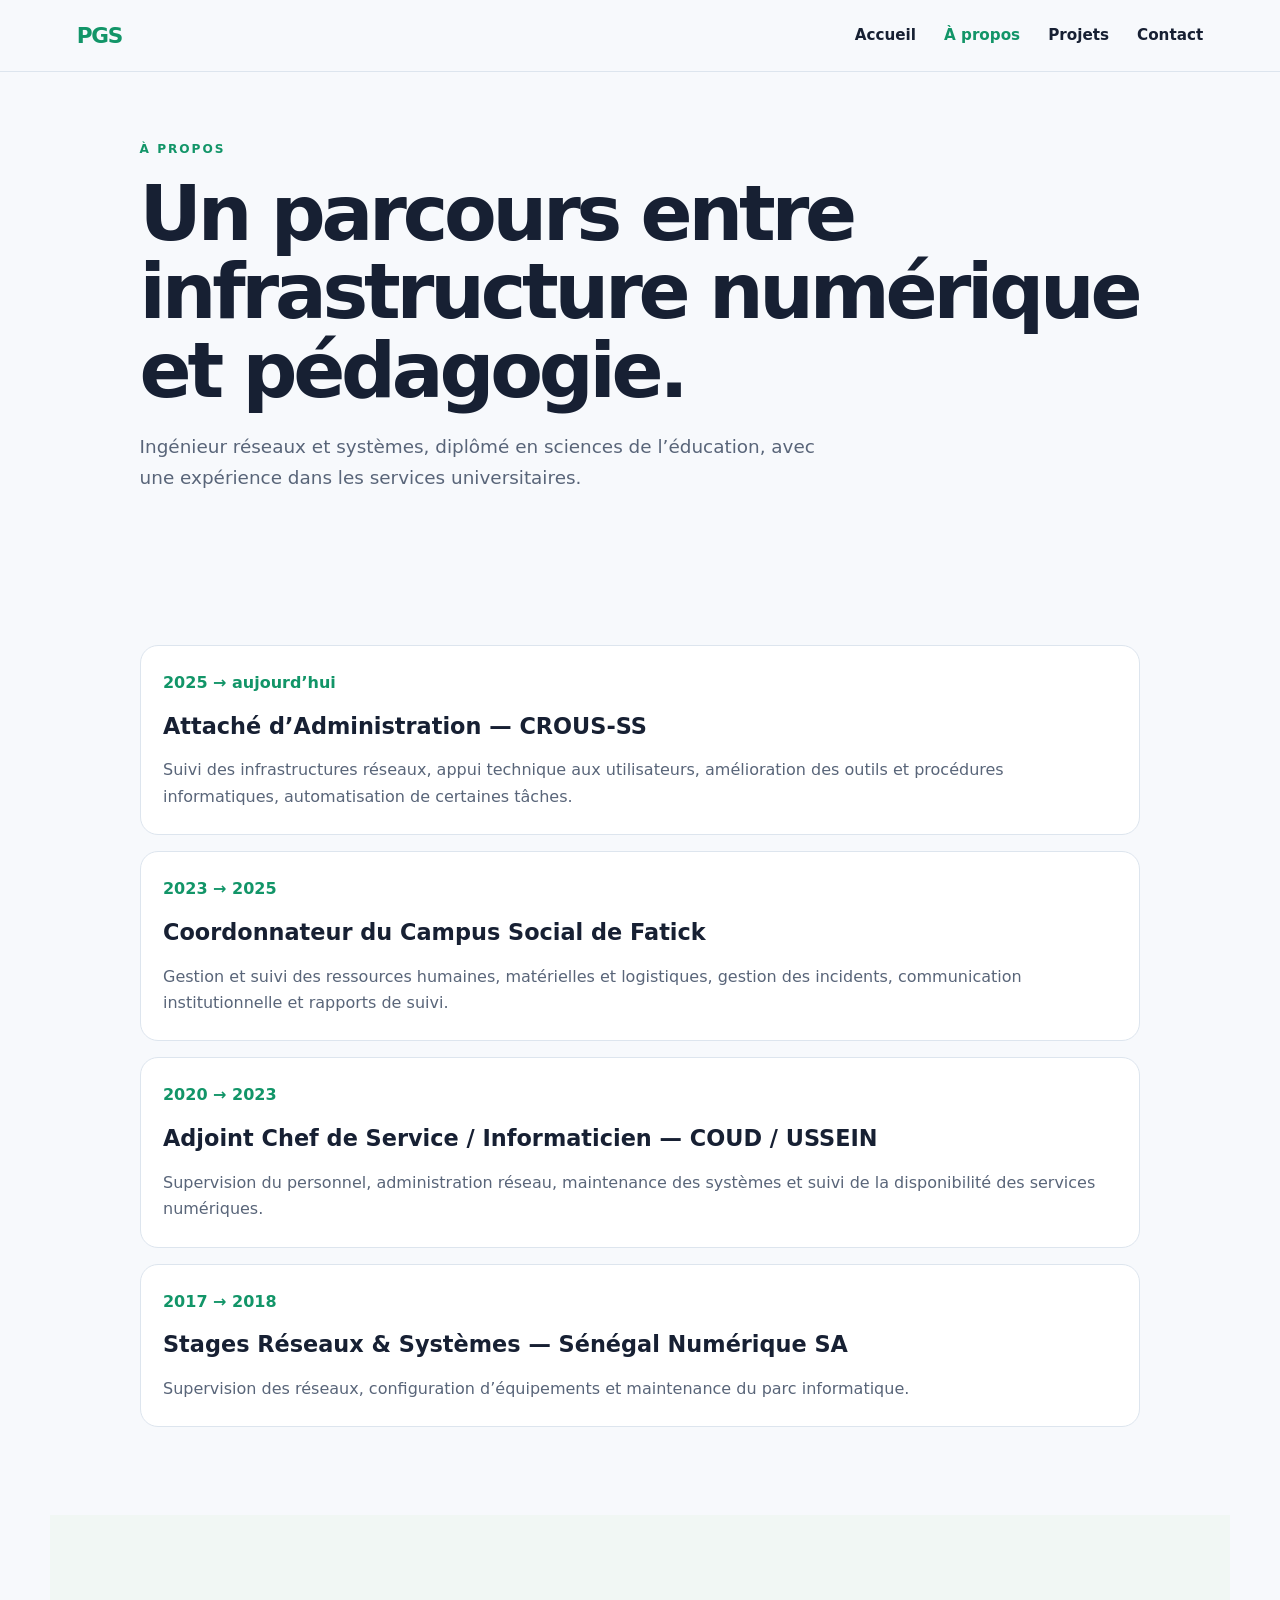
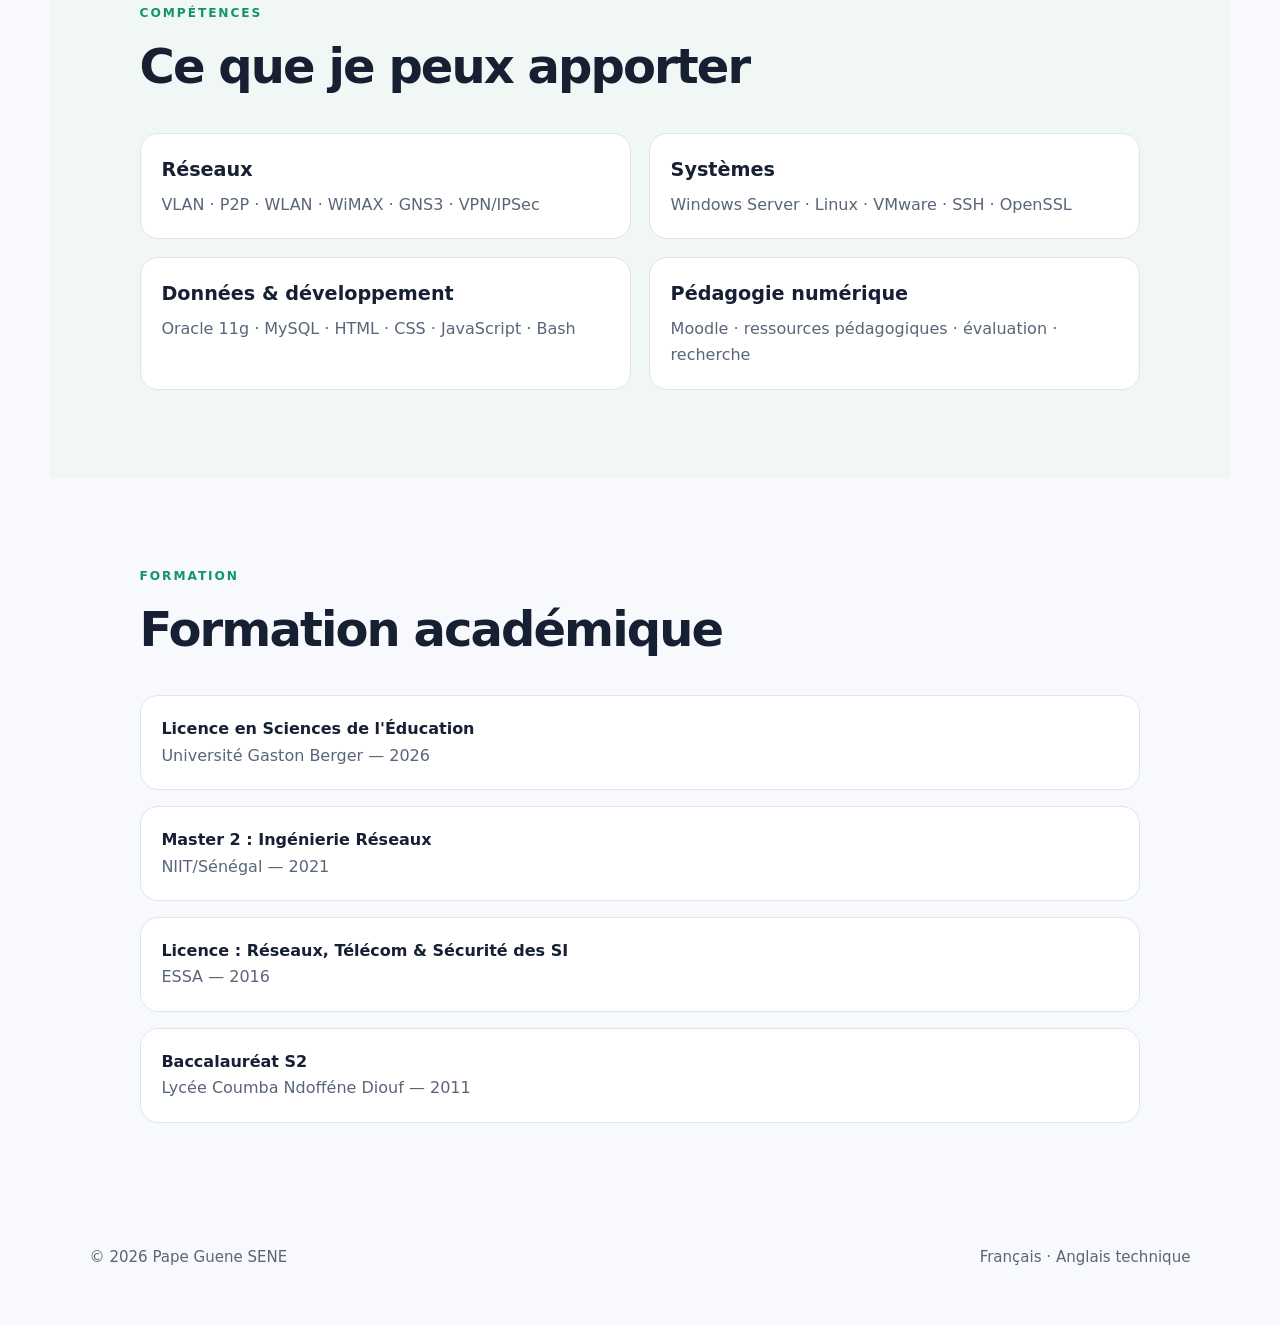
==== about.html @ 4829649e "Add files via upload" ====
﻿<!doctype html>
<html lang="fr">
<head><meta charset="utf-8"><meta name="viewport" content="width=device-width, initial-scale=1">
<meta name="description" content="Parcours, compétences et formation de Pape Guene SENE."><title>À propos | Pape Guene SENE</title>
<link rel="stylesheet" href="css/style.css"><script src="js/app.js" defer></script></head>
<body>
  <header class="site-header">
    <a class="brand"><span>PGS</span></a>

    <button class="menu-toggle" type="button" aria-expanded="false" aria-controls="main-nav">
      Menu
    </button>

    <nav id="main-nav" class="main-nav" aria-label="Navigation principale">
      <a href="index.html">Accueil</a>
      <a class="active" href="about.html">À propos</a>
      <a href="projects.html">Projets</a>
      <a href="contact.html">Contact</a>
    </nav>
  </header>

  <main>
    <section class="page-hero section">
      <p class="eyebrow">À PROPOS</p>
      <h1>Un parcours entre infrastructure numérique et pédagogie.</h1>
      <p class="lead">Ingénieur réseaux et systèmes, diplômé en sciences de l’éducation, avec une expérience dans les services universitaires.</p>
    </section>

    <section class="section">
      <div class="timeline">
        <article>
          <span>2025 → aujourd’hui</span>
          <h2>Attaché d’Administration — CROUS-SS</h2>
          <p>Suivi des infrastructures réseaux, appui technique aux utilisateurs, amélioration des outils et procédures informatiques, automatisation de certaines tâches.</p>
        </article>

        <article>
          <span>2023 → 2025</span>
          <h2>Coordonnateur du Campus Social de Fatick</h2>
          <p>Gestion et suivi des ressources humaines, matérielles et logistiques, gestion des incidents, communication institutionnelle et rapports de suivi.</p>
        </article>

        <article>
          <span>2020 → 2023</span>
          <h2>Adjoint Chef de Service / Informaticien — COUD / USSEIN</h2>
          <p>Supervision du personnel, administration réseau, maintenance des systèmes et suivi de la disponibilité des services numériques.</p>
        </article>

        <article>
          <span>2017 → 2018</span>
          <h2>Stages Réseaux & Systèmes — Sénégal Numérique SA</h2>
          <p>Supervision des réseaux, configuration d’équipements et maintenance du parc informatique.</p>
        </article>
      </div>
    </section>

    <section class="section section-light">
      <div class="section-heading">
        <p class="eyebrow">COMPÉTENCES</p>
        <h2>Ce que je peux apporter</h2>
      </div>

      <div class="skill-grid">
        <div>
          <h3>Réseaux</h3>
          <p>VLAN · P2P · WLAN · WiMAX · GNS3 · VPN/IPSec</p>
        </div>

        <div>
          <h3>Systèmes</h3>
          <p>Windows Server · Linux · VMware · SSH · OpenSSL</p>
        </div>

        <div>
          <h3>Données & développement</h3>
          <p>Oracle 11g · MySQL · HTML · CSS · JavaScript · Bash</p>
        </div>

        <div>
          <h3>Pédagogie numérique</h3>
          <p>Moodle · ressources pédagogiques · évaluation · recherche</p>
        </div>
      </div>
    </section>

    <section class="section">
      <div class="section-heading">
        <p class="eyebrow">FORMATION</p>
        <h2>Formation académique</h2>
      </div>

      <div class="education">
        <p><strong>Licence en Sciences de l'Éducation</strong><br>Université Gaston Berger — 2026</p>
        <p><strong>Master 2 : Ingénierie Réseaux</strong><br>NIIT/Sénégal — 2021</p>
        <p><strong>Licence : Réseaux, Télécom & Sécurité des SI</strong><br>ESSA — 2016</p>
        <p><strong>Baccalauréat S2</strong><br>Lycée Coumba Ndofféne Diouf — 2011</p>
      </div>
    </section>
  </main>

  <footer class="footer">
    <p>© 2026 Pape Guene SENE</p>
    <p>Français · Anglais technique</p>
  </footer>
</body>
</html>
---- css/style.css ----
﻿/*
  FICHIER CSS DU SITE
  Le fichier est divisé en blocs simples pour faciliter la lecture.
  On commence par les couleurs, puis les éléments de base, puis les sections.
*/

/* =========================
   1. VARIABLES GLOBALES
========================= */
:root {
  --color-bg: #f7f9fc;
  --color-surface: #ffffff;
  --color-surface-alt: #eef5f1;
  --color-primary: #129568;
  --color-primary-dark: #0e7d56;
  --color-text: #172033;
  --color-muted: #596579;
  --color-border: #dde5ee;
  --color-shadow: rgba(15, 23, 42, 0.08);
  --radius-sm: 10px;
  --radius-md: 18px;
  --radius-lg: 26px;
  --max-width: 1180px;
}

/* =========================
   2. BASE / RESET
========================= */
* {
  box-sizing: border-box;
}

html {
  scroll-behavior: smooth;
}

body {
  margin: 0;
  font-family: Inter, system-ui, -apple-system, "Segoe UI", sans-serif;
  color: var(--color-text);
  background: var(--color-bg);
  line-height: 1.65;
}

a {
  color: inherit;
}

img {
  max-width: 100%;
  display: block;
}

button,
input,
textarea {
  font: inherit;
}

main {
  display: block;
}

/* =========================
   3. EN-TÊTE / NAVIGATION
========================= */
.site-header {
  position: sticky;
  top: 0;
  z-index: 20;
  display: flex;
  align-items: center;
  justify-content: space-between;
  gap: 1.5rem;
  padding: 1.1rem 6%;
  background: rgba(247, 249, 252, 0.94);
  backdrop-filter: blur(10px);
  border-bottom: 1px solid var(--color-border);
}

.brand {
  text-decoration: none;
  font-size: 1.35rem;
  font-weight: 900;
  letter-spacing: -0.06em;
}

.brand span {
  color: var(--color-primary);
}

.main-nav {
  display: flex;
  align-items: center;
  gap: 1.75rem;
}

.main-nav a {
  text-decoration: none;
  font-weight: 700;
  font-size: 0.95rem;
  transition: color 0.2s ease;
}

.main-nav a:hover,
.main-nav .active {
  color: var(--color-primary);
}

.menu-toggle {
  display: none;
  border: 1px solid var(--color-border);
  background: var(--color-surface);
  color: var(--color-text);
  border-radius: 8px;
  padding: 0.7rem 1rem;
  font-weight: 700;
  cursor: pointer;
}

/* =========================
   4. SECTIONS GENERALES
========================= */
.section {
  max-width: var(--max-width);
  margin: 0 auto;
  padding: 5.5rem 7%;
}

.section-light {
  background: #f1f7f4;
}

.section-dark {
  background: #152238;
  color: #fff;
}

.section-heading {
  max-width: 760px;
  margin-bottom: 2.4rem;
}

.section-heading h2,
.split h2,
.contact-info h2 {
  margin: 0;
  font-size: clamp(1.8rem, 4vw, 3rem);
  line-height: 1.15;
  letter-spacing: -0.04em;
}

.eyebrow {
  margin: 0 0 1rem;
  font-size: 0.76rem;
  letter-spacing: 0.16em;
  font-weight: 900;
  color: var(--color-primary);
  text-transform: uppercase;
}

/* =========================
   5. HERO / PAGE HERO
========================= */
.hero {
  min-height: 650px;
  display: grid;
  grid-template-columns: 1.2fr 0.8fr;
  gap: 3.75rem;
  align-items: center;
}

.hero h1,
.page-hero h1 {
  margin: 0 0 1.4rem;
  font-size: clamp(2.4rem, 6vw, 5.1rem);
  line-height: 1.02;
  letter-spacing: -0.055em;
}

.hero h1 span {
  color: var(--color-primary);
}

.lead {
  margin: 0;
  font-size: 1.15rem;
  color: var(--color-muted);
  max-width: 700px;
}

.page-hero {
  padding-top: 4.2rem;
  padding-bottom: 4rem;
}

.hero-visual {
  position: relative;
  min-height: 430px;
  display: grid;
  place-items: center;
}

.orb {
  position: absolute;
  border-radius: 50%;
  filter: blur(1px);
}

.orb-a {
  width: 280px;
  height: 280px;
  background: #d8f5e8;
  top: 30px;
  right: 40px;
}

.orb-b {
  width: 180px;
  height: 180px;
  background: #e2e9ff;
  bottom: 40px;
  left: 20px;
}

.business-card-slider {
  position: relative;
  width: min(360px, 90%);
  overflow: hidden;
  border-radius: 28px;
  background: linear-gradient(135deg, #ffffff, #f3f7ff);
  border: 2px solid rgba(18, 149, 104, 0.18);
  box-shadow: 0 0 0 1px rgba(255, 255, 255, 0.8), 0 22px 50px rgba(23, 32, 51, 0.14);
  padding: 10px;
}

.slide-track {
  display: flex;
  justify-content: center;
  align-items: center;
  border-radius: 20px;
  overflow: hidden;
  background: #ffffff;
}

.slide {
  width: 100%;
  height: 250px;
  object-fit: contain;
  display: block;
  flex-shrink: 0;
  border-radius: 18px;
}

.network-card {
  position: relative;
  width: min(360px, 90%);
  padding: 2.2rem 2rem;
  border-radius: 1.5rem;
  background: #172033;
  color: #fff;
  box-shadow: 0 24px 58px rgba(23, 32, 51, 0.18);
}

.status-dot {
  display: inline-block;
  width: 12px;
  height: 12px;
  border-radius: 50%;
  background: #1fdb8d;
  margin-right: 0.5rem;
  vertical-align: middle;
}

.network-card strong {
  display: block;
  margin: 0.9rem 0 0.2rem;
  font-size: 1.15rem;
}

.network-card small {
  color: rgba(255, 255, 255, 0.8);
}

.network-lines {
  display: flex;
  gap: 0.7rem;
  margin-top: 2rem;
}

.network-lines i {
  display: block;
  flex: 1;
  height: 90px;
  border-radius: 999px;
  background: linear-gradient(180deg, rgba(139, 165, 255, 0.4), rgba(255, 255, 255, 0.06));
  position: relative;
}

.network-lines i::before,
.network-lines i::after {
  content: "";
  position: absolute;
  inset: 0;
  border-radius: inherit;
  border: 1px solid rgba(255, 255, 255, 0.22);
}

/* =========================
   6. BOUTONS / ACTIONS
========================= */
.actions {
  display: flex;
  flex-wrap: wrap;
  gap: 0.9rem;
  margin-top: 2rem;
}

.btn {
  display: inline-block;
  border: 0;
  border-radius: var(--radius-sm);
  padding: 0.85rem 1.3rem;
  text-decoration: none;
  font-weight: 800;
  cursor: pointer;
  transition: background 0.2s ease, transform 0.2s ease;
}

.btn:hover {
  transform: translateY(-1px);
}

.btn-primary {
  background: var(--color-primary);
  color: #fff;
}

.btn-primary:hover {
  background: var(--color-primary-dark);
}

.btn-secondary {
  background: var(--color-surface);
  border: 1px solid var(--color-border);
  color: var(--color-text);
}

.btn-light {
  background: #fff;
  color: var(--color-text);
}

/* =========================
   7. CARTES / BLOCS DE CONTENU
========================= */
.cards {
  display: grid;
  gap: 1.5rem;
}

.cards.three {
  grid-template-columns: repeat(3, minmax(0, 1fr));
}

.card {
  background: var(--color-surface);
  border: 1px solid var(--color-border);
  border-radius: var(--radius-md);
  padding: 1.5rem 1.4rem;
  box-shadow: 0 12px 28px var(--color-shadow);
}

.icon {
  display: inline-flex;
  align-items: center;
  justify-content: center;
  width: 42px;
  height: 42px;
  border-radius: 12px;
  background: var(--color-surface-alt);
  color: var(--color-primary);
  font-weight: 900;
  margin-bottom: 0.8rem;
}

.card h3 {
  margin: 0 0 0.7rem;
  font-size: 1.4rem;
}

.card p,
.timeline p,
.skill-grid p,
.education p,
.project-card p,
.contact-info p,
.contact-form label {
  margin: 0;
  color: var(--color-muted);
}

.split {
  display: grid;
  grid-template-columns: 0.9fr 1.1fr;
  gap: 2rem;
  align-items: center;
}

.text-link {
  display: inline-block;
  margin-top: 1.2rem;
  text-decoration: none;
  font-weight: 800;
  color: var(--color-primary);
}

/* =========================
   8. TIMELINE / COMPÉTENCES / FORMATION
========================= */
.timeline {
  display: grid;
  gap: 1rem;
}

.timeline article {
  background: var(--color-surface);
  border: 1px solid var(--color-border);
  border-radius: var(--radius-md);
  padding: 1.5rem 1.4rem;
}

.timeline article span {
  display: inline-block;
  margin-bottom: 0.7rem;
  color: var(--color-primary);
  font-weight: 800;
}

.timeline article h2,
.project-card h2 {
  margin: 0 0 0.8rem;
  font-size: 1.4rem;
}

.skill-grid {
  display: grid;
  grid-template-columns: repeat(2, minmax(0, 1fr));
  gap: 1.1rem;
}

.skill-grid > div,
.education p {
  background: var(--color-surface);
  border: 1px solid var(--color-border);
  border-radius: var(--radius-md);
  padding: 1.25rem 1.3rem;
}

.skill-grid h3 {
  margin: 0 0 0.4rem;
  font-size: 1.2rem;
}

.education {
  display: grid;
  gap: 1rem;
}

.education strong {
  color: var(--color-text);
}

/* =========================
   9. PROJETS
========================= */
.project-grid {
  display: grid;
  grid-template-columns: repeat(2, minmax(0, 1fr));
  gap: 1.4rem;
}

.project-card {
  background: var(--color-surface);
  border: 1px solid var(--color-border);
  border-radius: var(--radius-lg);
  padding: 1.5rem;
  box-shadow: 0 12px 22px var(--color-shadow);
}

.project-card.featured {
  grid-column: span 2;
  border-color: rgba(18, 149, 104, 0.3);
}

.tag {
  display: inline-block;
  margin-bottom: 0.75rem;
  font-size: 0.75rem;
  font-weight: 800;
  letter-spacing: 0.08em;
  text-transform: uppercase;
  color: var(--color-primary);
}

.project-meta {
  display: flex;
  flex-wrap: wrap;
  gap: 0.5rem;
  margin-top: 1rem;
}

.project-meta span,
.tool-list span {
  background: var(--color-surface-alt);
  color: var(--color-text);
  border-radius: 999px;
  padding: 0.45rem 0.8rem;
  font-size: 0.82rem;
  font-weight: 700;
}

.tool-list {
  display: flex;
  flex-wrap: wrap;
  gap: 0.8rem;
}

/* =========================
   10. CONTACT
========================= */
.contact-strip {
  display: flex;
  justify-content: space-between;
  align-items: center;
  gap: 1.25rem;
}

.contact-layout {
  display: grid;
  grid-template-columns: 0.9fr 1.1fr;
  gap: 2rem;
}

.contact-info {
  background: var(--color-surface);
  border: 1px solid var(--color-border);
  border-radius: var(--radius-lg);
  padding: 1.6rem;
}

.contact-info p + p {
  margin-top: 1rem;
}

.contact-form {
  background: var(--color-surface);
  border: 1px solid var(--color-border);
  border-radius: var(--radius-lg);
  padding: 1.6rem;
}

.field-group {
  display: flex;
  flex-direction: column;
  gap: 0.45rem;
  margin-bottom: 1rem;
}

.contact-form label {
  font-weight: 700;
  color: var(--color-text);
}

.contact-form input,
.contact-form textarea {
  width: 100%;
  border: 1px solid var(--color-border);
  border-radius: 12px;
  padding: 0.82rem 0.9rem;
  background: #fafcff;
  color: var(--color-text);
}

.contact-form input:focus,
.contact-form textarea:focus {
  outline: 2px solid rgba(18, 149, 104, 0.18);
  border-color: var(--color-primary);
}

.error {
  min-height: 1.2em;
  color: #c62828;
  font-size: 0.84rem;
}

.form-feedback {
  margin-top: 1rem;
  font-weight: 700;
}

.form-feedback.success {
  color: var(--color-primary-dark);
}

.form-feedback.fail {
  color: #c62828;
}

/* =========================
   11. FOOTER
========================= */
.footer {
  display: flex;
  justify-content: space-between;
  gap: 1rem;
  align-items: center;
  padding: 1.2rem 7% 2.5rem;
  font-size: 0.94rem;
  color: var(--color-muted);
}

/* =========================
   12. VERSION MOBILE / RESPONSIVE
========================= */
@media (max-width: 900px) {
  .hero,
  .split,
  .contact-layout,
  .project-grid,
  .cards.three {
    grid-template-columns: 1fr;
  }

  .project-card.featured {
    grid-column: auto;
  }

  .contact-strip,
  .footer {
    flex-direction: column;
    align-items: flex-start;
  }
}

@media (max-width: 700px) {
  .menu-toggle {
    display: inline-flex;
  }

  .site-header {
    flex-wrap: wrap;
  }

  .main-nav {
    display: none;
    width: 100%;
    flex-direction: column;
    align-items: flex-start;
    gap: 0.75rem;
    padding-top: 0.5rem;
  }

  .main-nav.open {
    display: flex;
  }

  .skill-grid {
    grid-template-columns: 1fr;
  }

  .section {
    padding: 4.2rem 6%;
  }
}
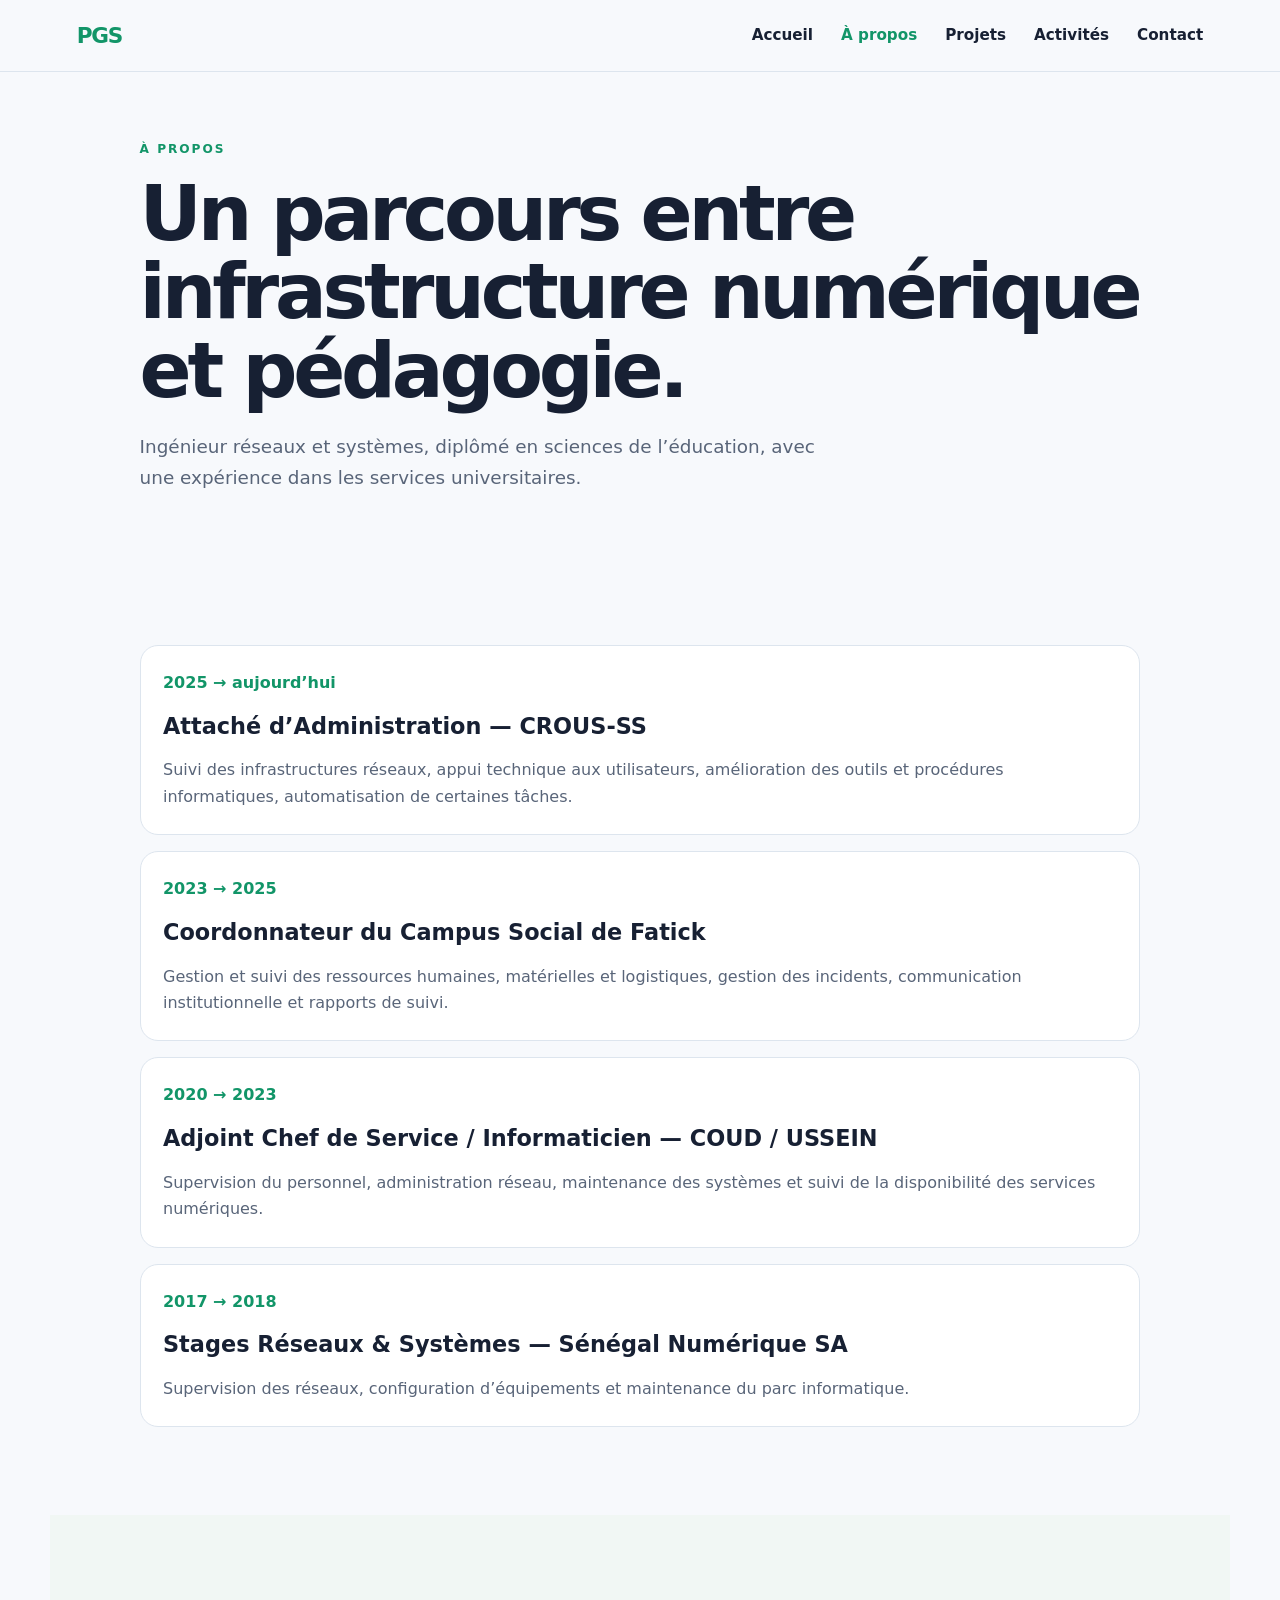
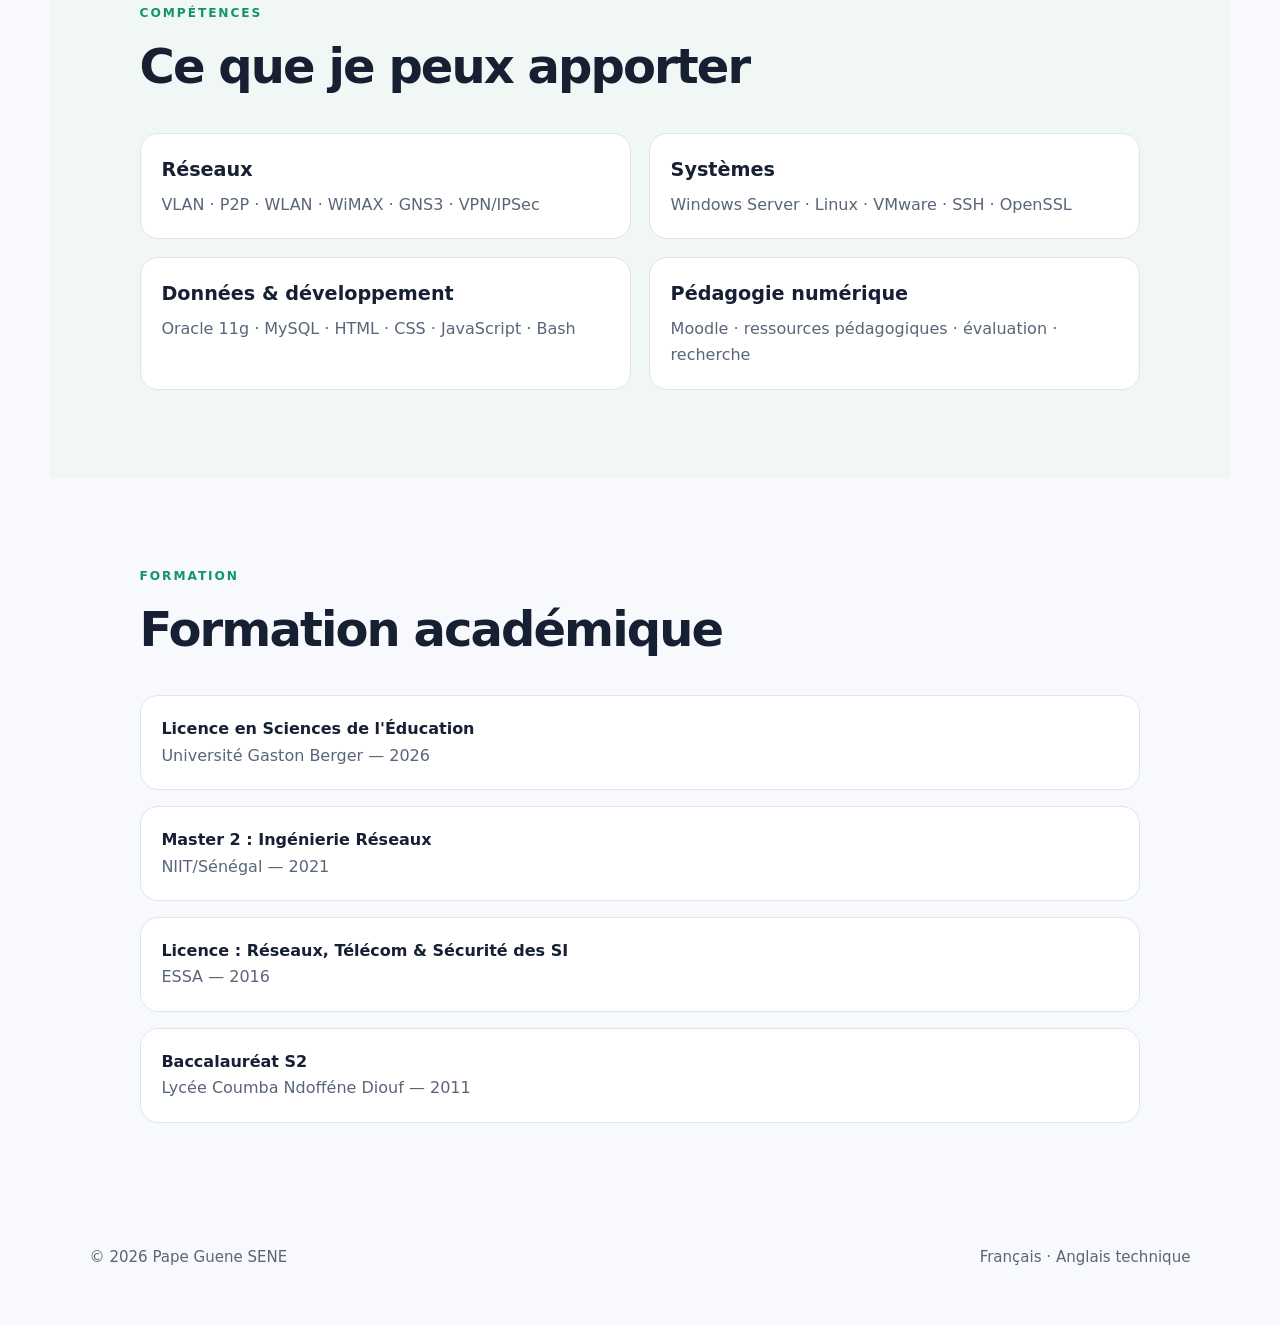
==== commit b8a4b7d4: "Add files via upload" ====
--- a/about.html
+++ b/about.html
@@ -2,7 +2,8 @@
 <html lang="fr">
 <head><meta charset="utf-8"><meta name="viewport" content="width=device-width, initial-scale=1">
 <meta name="description" content="Parcours, compétences et formation de Pape Guene SENE."><title>À propos | Pape Guene SENE</title>
-<link rel="stylesheet" href="css/style.css"><script src="js/app.js" defer></script></head>
+<link rel="stylesheet" href="css/style.css">
+<script src="js/app.js" defer></script></head>
 <body>
   <header class="site-header">
     <a class="brand"><span>PGS</span></a>
@@ -15,6 +16,7 @@
       <a href="index.html">Accueil</a>
       <a class="active" href="about.html">À propos</a>
       <a href="projects.html">Projets</a>
+      <a href="activities.html">Activités</a>
       <a href="contact.html">Contact</a>
     </nav>
   </header>
--- a/css/style.css
+++ b/css/style.css
@@ -656,7 +656,8 @@
     display: none;
     width: 100%;
     flex-direction: column;
-    align-items: flex-start;
+    align-items: flex-end;
+    text-align: right;
     gap: 0.75rem;
     padding-top: 0.5rem;
   }
@@ -673,3 +674,321 @@
     padding: 4.2rem 6%;
   }
 }
+
+/* =========================
+   13. ACTIVITÉS
+========================= */
+.activity-hero {
+  background: var(--color-surface-alt);
+  border-bottom: 1px solid var(--color-border);
+}
+
+.activity-hero-inner {
+  max-width: var(--max-width);
+  margin: 0 auto;
+  padding: 5rem 7% 3.5rem;
+}
+
+.activity-hero h1 {
+  max-width: 850px;
+  margin: 0 0 1.2rem;
+  font-size: clamp(2.4rem, 6vw, 5.1rem);
+  line-height: 1.02;
+  letter-spacing: -0.055em;
+}
+
+.activity-hero-inner > p:not(.eyebrow) {
+  max-width: 780px;
+  margin: 0;
+  color: var(--color-muted);
+  font-size: 1.08rem;
+}
+
+.activity-filters {
+  display: flex;
+  flex-wrap: wrap;
+  gap: 0.65rem;
+  margin-top: 2rem;
+}
+
+.filter {
+  display: inline-flex;
+  align-items: center;
+  gap: 0.55rem;
+  min-height: 42px;
+  padding: 0.55rem 0.9rem;
+  border: 1px solid var(--color-border);
+  border-radius: var(--radius-sm);
+  background: var(--color-surface);
+  color: var(--color-text);
+  font-weight: 700;
+  cursor: pointer;
+  transition: color 0.2s ease, background 0.2s ease, border-color 0.2s ease;
+}
+
+.filter:hover,
+.filter.active {
+  border-color: var(--color-primary);
+  background: var(--color-primary);
+  color: #fff;
+}
+
+.filter b {
+  min-width: 1.4rem;
+  padding: 0.05rem 0.3rem;
+  border-radius: 999px;
+  background: rgba(23, 32, 51, 0.08);
+  font-size: 0.78rem;
+  text-align: center;
+}
+
+.filter.active b,
+.filter:hover b {
+  background: rgba(255, 255, 255, 0.2);
+}
+
+.activity-list {
+  padding-top: 4rem;
+}
+
+.activity-list-head {
+  display: flex;
+  align-items: flex-end;
+  justify-content: space-between;
+  gap: 1rem;
+  margin-bottom: 1.6rem;
+}
+
+.activity-list-head .eyebrow {
+  margin-bottom: 0.35rem;
+}
+
+.activity-list-head h2 {
+  margin: 0;
+  font-size: clamp(1.6rem, 3vw, 2.2rem);
+  line-height: 1.15;
+}
+
+.activity-result {
+  margin: 0;
+  color: var(--color-muted);
+  font-size: 0.92rem;
+}
+
+.activity-grid {
+  display: grid;
+  grid-template-columns: repeat(2, minmax(0, 1fr));
+  gap: 1.4rem;
+}
+
+.activity-card {
+  overflow: hidden;
+  border: 1px solid var(--color-border);
+  border-radius: var(--radius-md);
+  background: var(--color-surface);
+  box-shadow: 0 12px 28px var(--color-shadow);
+}
+
+.activity-card[hidden] {
+  display: none;
+}
+
+.activity-image {
+  position: relative;
+  display: flex;
+  min-height: 230px;
+  aspect-ratio: 16 / 9;
+  align-items: flex-end;
+  justify-content: space-between;
+  overflow: hidden;
+  padding: 1.25rem 1.4rem;
+  background-color: #d8f5e8;
+  color: var(--color-text);
+}
+
+.activity-image::after {
+  position: absolute;
+  top: -3.5rem;
+  right: 3.5rem;
+  width: 10rem;
+  height: 10rem;
+  border: 1px solid currentColor;
+  border-radius: 50%;
+  box-shadow: 0 0 0 1.2rem rgba(255, 255, 255, 0.18), 0 0 0 2.4rem rgba(255, 255, 255, 0.14);
+  content: "";
+  opacity: 0.35;
+}
+
+.activity-image.has-photo::after,
+.activity-image.has-photo > span,
+.activity-image.has-photo > strong {
+  display: none;
+}
+
+.activity-image img {
+  position: absolute;
+  inset: 0;
+  z-index: 0;
+  width: 100%;
+  height: 100%;
+  object-fit: contain;
+  background: #fff;
+}
+
+.activity-image > span,
+.activity-image > strong {
+  position: relative;
+  z-index: 1;
+}
+
+.activity-image > span {
+  padding: 0.35rem 0.65rem;
+  border: 1px solid rgba(23, 32, 51, 0.16);
+  border-radius: 6px;
+  background: rgba(255, 255, 255, 0.7);
+  font-size: 0.78rem;
+  font-weight: 800;
+}
+
+.activity-image > strong {
+  color: rgba(23, 32, 51, 0.3);
+  font-size: 3.5rem;
+  line-height: 1;
+}
+
+.activity-image-seminar {
+  background-color: #dce9f4;
+}
+
+.activity-image-field {
+  background-color: #f4ead7;
+}
+
+.activity-body {
+  padding: 1.35rem 1.4rem 1.5rem;
+}
+
+.activity-meta {
+  margin: 0 0 0.65rem;
+  color: var(--color-primary-dark);
+  font-size: 0.82rem;
+  font-weight: 800;
+}
+
+.activity-body h2 {
+  margin: 0 0 0.65rem;
+  font-size: 1.25rem;
+  line-height: 1.3;
+}
+
+.activity-body > p:not(.activity-meta) {
+  margin: 0;
+  color: var(--color-muted);
+}
+
+.tags {
+  display: flex;
+  flex-wrap: wrap;
+  gap: 0.45rem;
+  margin-top: 1rem;
+}
+
+.tags i {
+  padding: 0.3rem 0.55rem;
+  border-radius: 6px;
+  background: var(--color-surface-alt);
+  color: var(--color-text);
+  font-size: 0.76rem;
+  font-style: normal;
+  font-weight: 700;
+}
+
+.activity-method {
+  align-self: stretch;
+  padding: 1.5rem;
+  border: 1px solid rgba(18, 149, 104, 0.25);
+  border-radius: var(--radius-md);
+  background: #f1f7f4;
+}
+
+.method-icon {
+  display: inline-flex;
+  width: 42px;
+  height: 42px;
+  align-items: center;
+  justify-content: center;
+  border-radius: 10px;
+  background: #fff;
+  color: var(--color-primary);
+  font-weight: 900;
+}
+
+.activity-method h2 {
+  margin: 0.85rem 0 0.55rem;
+  font-size: 1.35rem;
+  line-height: 1.2;
+}
+
+.activity-method p {
+  margin: 0;
+  color: var(--color-muted);
+}
+
+.activity-method > strong {
+  display: block;
+  margin-top: 1rem;
+  color: var(--color-primary-dark);
+  font-size: 0.9rem;
+}
+
+.activity-cta {
+  padding: 4rem 7%;
+  background: #152238;
+  color: #fff;
+  text-align: center;
+}
+
+.activity-cta h2 {
+  max-width: 760px;
+  margin: 0 auto 0.8rem;
+  font-size: clamp(1.6rem, 3vw, 2.35rem);
+  line-height: 1.2;
+}
+
+.activity-cta p {
+  max-width: 720px;
+  margin: 0 auto;
+  color: rgba(255, 255, 255, 0.78);
+}
+
+.activity-cta .actions {
+  justify-content: center;
+}
+
+.activity-cta .btn-secondary {
+  background: transparent;
+  border-color: rgba(255, 255, 255, 0.35);
+  color: #fff;
+}
+
+@media (max-width: 900px) {
+  .activity-grid {
+    grid-template-columns: 1fr;
+  }
+
+}
+
+@media (max-width: 700px) {
+  .activity-hero-inner {
+    padding: 4.2rem 6% 3rem;
+  }
+
+  .activity-list-head {
+    align-items: flex-start;
+    flex-direction: column;
+  }
+
+  .activity-cta {
+    padding: 3.5rem 6%;
+  }
+}
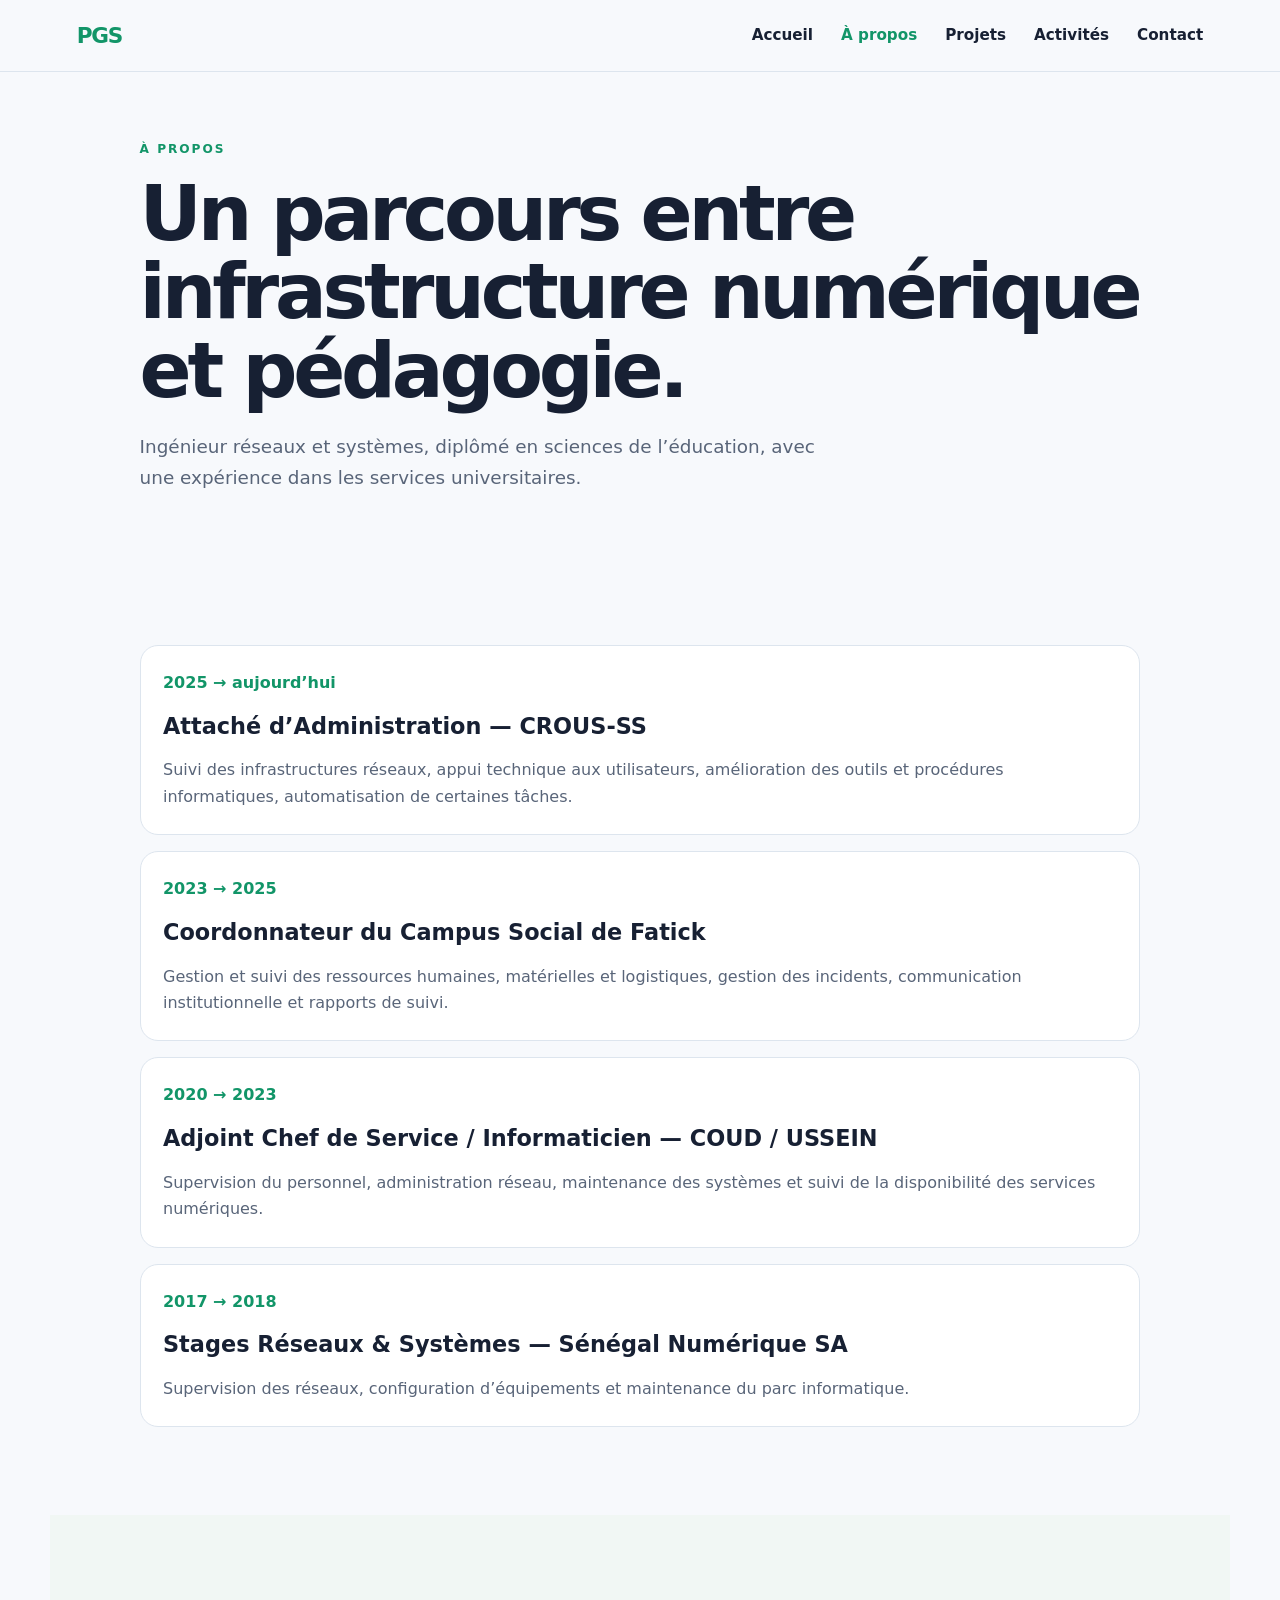
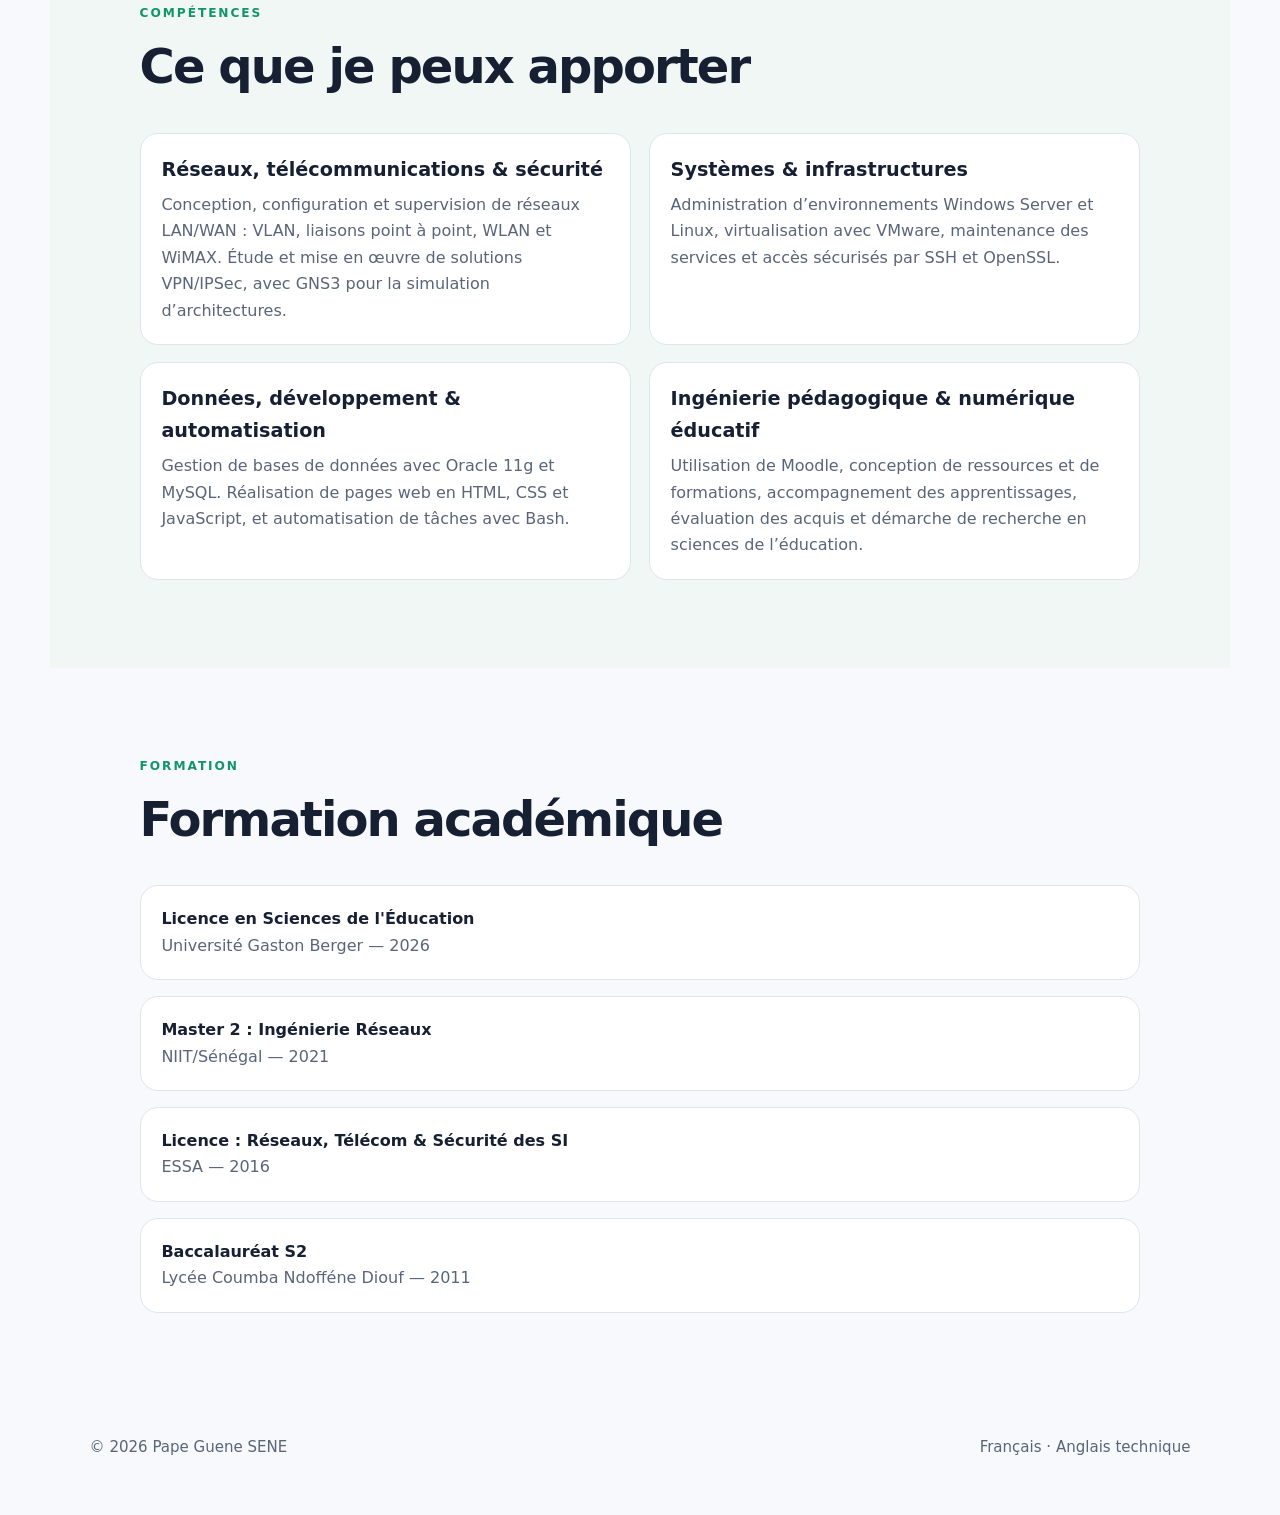
==== commit 467cab68: "amélioration de la partie compétance" ====
--- a/about.html
+++ b/about.html
@@ -2,6 +2,7 @@
 <html lang="fr">
 <head><meta charset="utf-8"><meta name="viewport" content="width=device-width, initial-scale=1">
 <meta name="description" content="Parcours, compétences et formation de Pape Guene SENE."><title>À propos | Pape Guene SENE</title>
+<link rel="icon" type="image/png" href="assets/favicon.png">
 <link rel="stylesheet" href="css/style.css">
 <script src="js/app.js" defer></script></head>
 <body>
@@ -64,23 +65,23 @@
 
       <div class="skill-grid">
         <div>
-          <h3>Réseaux</h3>
-          <p>VLAN · P2P · WLAN · WiMAX · GNS3 · VPN/IPSec</p>
+          <h3>Réseaux, télécommunications & sécurité</h3>
+          <p>Conception, configuration et supervision de réseaux LAN/WAN : VLAN, liaisons point à point, WLAN et WiMAX. Étude et mise en œuvre de solutions VPN/IPSec, avec GNS3 pour la simulation d’architectures.</p>
         </div>
 
         <div>
-          <h3>Systèmes</h3>
-          <p>Windows Server · Linux · VMware · SSH · OpenSSL</p>
+          <h3>Systèmes & infrastructures</h3>
+          <p>Administration d’environnements Windows Server et Linux, virtualisation avec VMware, maintenance des services et accès sécurisés par SSH et OpenSSL.</p>
         </div>
 
         <div>
-          <h3>Données & développement</h3>
-          <p>Oracle 11g · MySQL · HTML · CSS · JavaScript · Bash</p>
+          <h3>Données, développement & automatisation</h3>
+          <p>Gestion de bases de données avec Oracle 11g et MySQL. Réalisation de pages web en HTML, CSS et JavaScript, et automatisation de tâches avec Bash.</p>
         </div>
 
         <div>
-          <h3>Pédagogie numérique</h3>
-          <p>Moodle · ressources pédagogiques · évaluation · recherche</p>
+          <h3>Ingénierie pédagogique & numérique éducatif</h3>
+          <p>Utilisation de Moodle, conception de ressources et de formations, accompagnement des apprentissages, évaluation des acquis et démarche de recherche en sciences de l’éducation.</p>
         </div>
       </div>
     </section>
--- a/css/style.css
+++ b/css/style.css
@@ -57,10 +57,6 @@
   font: inherit;
 }
 
-main {
-  display: block;
-}
-
 /* =========================
    3. EN-TÊTE / NAVIGATION
 ========================= */
@@ -250,60 +246,6 @@
   display: block;
   flex-shrink: 0;
   border-radius: 18px;
-}
-
-.network-card {
-  position: relative;
-  width: min(360px, 90%);
-  padding: 2.2rem 2rem;
-  border-radius: 1.5rem;
-  background: #172033;
-  color: #fff;
-  box-shadow: 0 24px 58px rgba(23, 32, 51, 0.18);
-}
-
-.status-dot {
-  display: inline-block;
-  width: 12px;
-  height: 12px;
-  border-radius: 50%;
-  background: #1fdb8d;
-  margin-right: 0.5rem;
-  vertical-align: middle;
-}
-
-.network-card strong {
-  display: block;
-  margin: 0.9rem 0 0.2rem;
-  font-size: 1.15rem;
-}
-
-.network-card small {
-  color: rgba(255, 255, 255, 0.8);
-}
-
-.network-lines {
-  display: flex;
-  gap: 0.7rem;
-  margin-top: 2rem;
-}
-
-.network-lines i {
-  display: block;
-  flex: 1;
-  height: 90px;
-  border-radius: 999px;
-  background: linear-gradient(180deg, rgba(139, 165, 255, 0.4), rgba(255, 255, 255, 0.06));
-  position: relative;
-}
-
-.network-lines i::before,
-.network-lines i::after {
-  content: "";
-  position: absolute;
-  inset: 0;
-  border-radius: inherit;
-  border: 1px solid rgba(255, 255, 255, 0.22);
 }
 
 /* =========================
@@ -656,8 +598,8 @@
     display: none;
     width: 100%;
     flex-direction: column;
-    align-items: flex-end;
-    text-align: right;
+    align-items: center;
+    text-align: center;
     gap: 0.75rem;
     padding-top: 0.5rem;
   }
@@ -733,20 +675,6 @@
   color: #fff;
 }
 
-.filter b {
-  min-width: 1.4rem;
-  padding: 0.05rem 0.3rem;
-  border-radius: 999px;
-  background: rgba(23, 32, 51, 0.08);
-  font-size: 0.78rem;
-  text-align: center;
-}
-
-.filter.active b,
-.filter:hover b {
-  background: rgba(255, 255, 255, 0.2);
-}
-
 .activity-list {
   padding-top: 4rem;
 }
@@ -769,12 +697,6 @@
   line-height: 1.15;
 }
 
-.activity-result {
-  margin: 0;
-  color: var(--color-muted);
-  font-size: 0.92rem;
-}
-
 .activity-grid {
   display: grid;
   grid-template-columns: repeat(2, minmax(0, 1fr));
@@ -782,6 +704,7 @@
 }
 
 .activity-card {
+  align-self: start;
   overflow: hidden;
   border: 1px solid var(--color-border);
   border-radius: var(--radius-md);
@@ -856,12 +779,45 @@
   line-height: 1;
 }
 
-.activity-image-seminar {
-  background-color: #dce9f4;
-}
-
-.activity-image-field {
-  background-color: #f4ead7;
+.activity-carousel {
+  padding: 0.6rem;
+  background: var(--color-surface);
+}
+
+.activity-carousel-window {
+  overflow: hidden;
+  border-radius: 6px;
+  background: var(--color-bg);
+}
+
+.activity-carousel-track {
+  display: flex;
+  transition: transform 0.35s ease;
+}
+
+.activity-slide {
+  flex: 0 0 100%;
+  min-width: 0;
+  margin: 0;
+}
+
+.activity-slide img {
+  display: block;
+  width: 100%;
+  height: clamp(300px, 65vw, 560px);
+  background: var(--color-bg);
+  object-fit: contain;
+}
+
+.activity-carousel-landscape .activity-slide img {
+  height: auto;
+  aspect-ratio: 3 / 2;
+}
+
+@media (prefers-reduced-motion: reduce) {
+  .activity-carousel-track {
+    transition: none;
+  }
 }
 
 .activity-body {
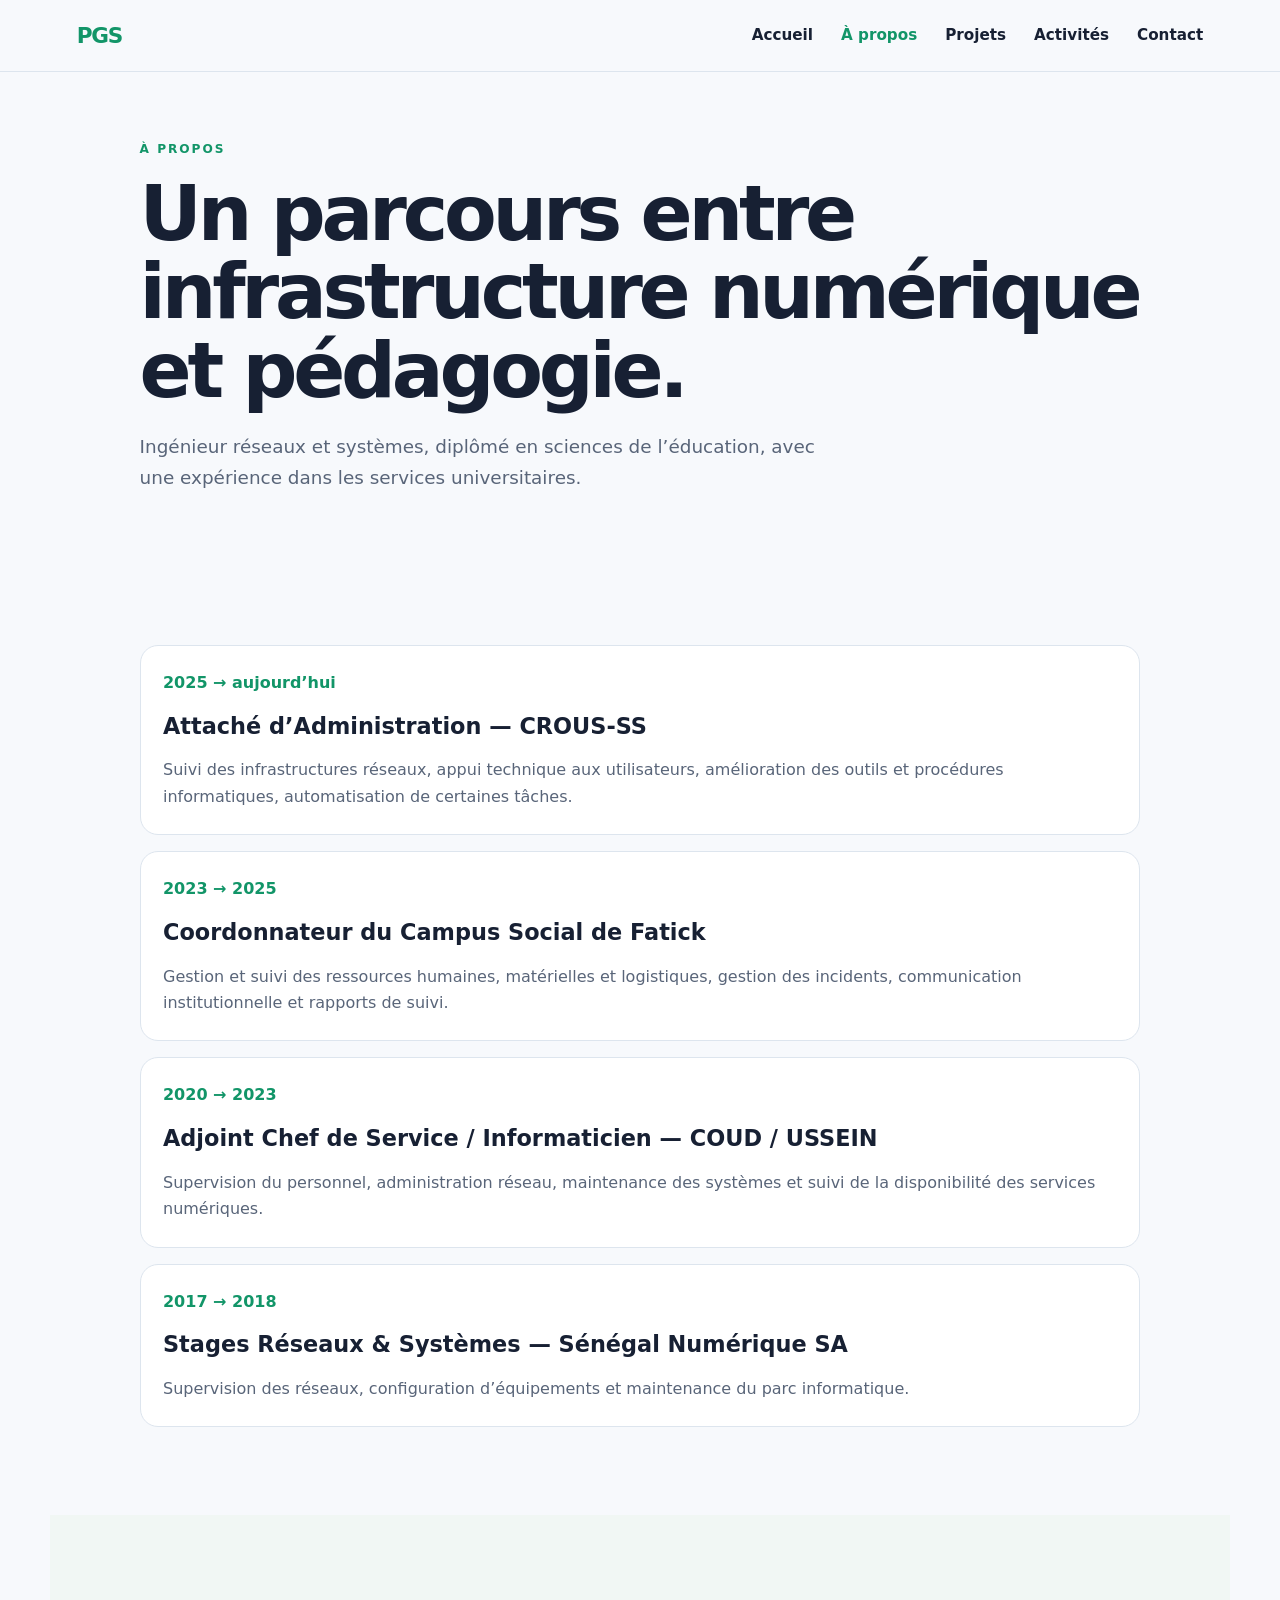
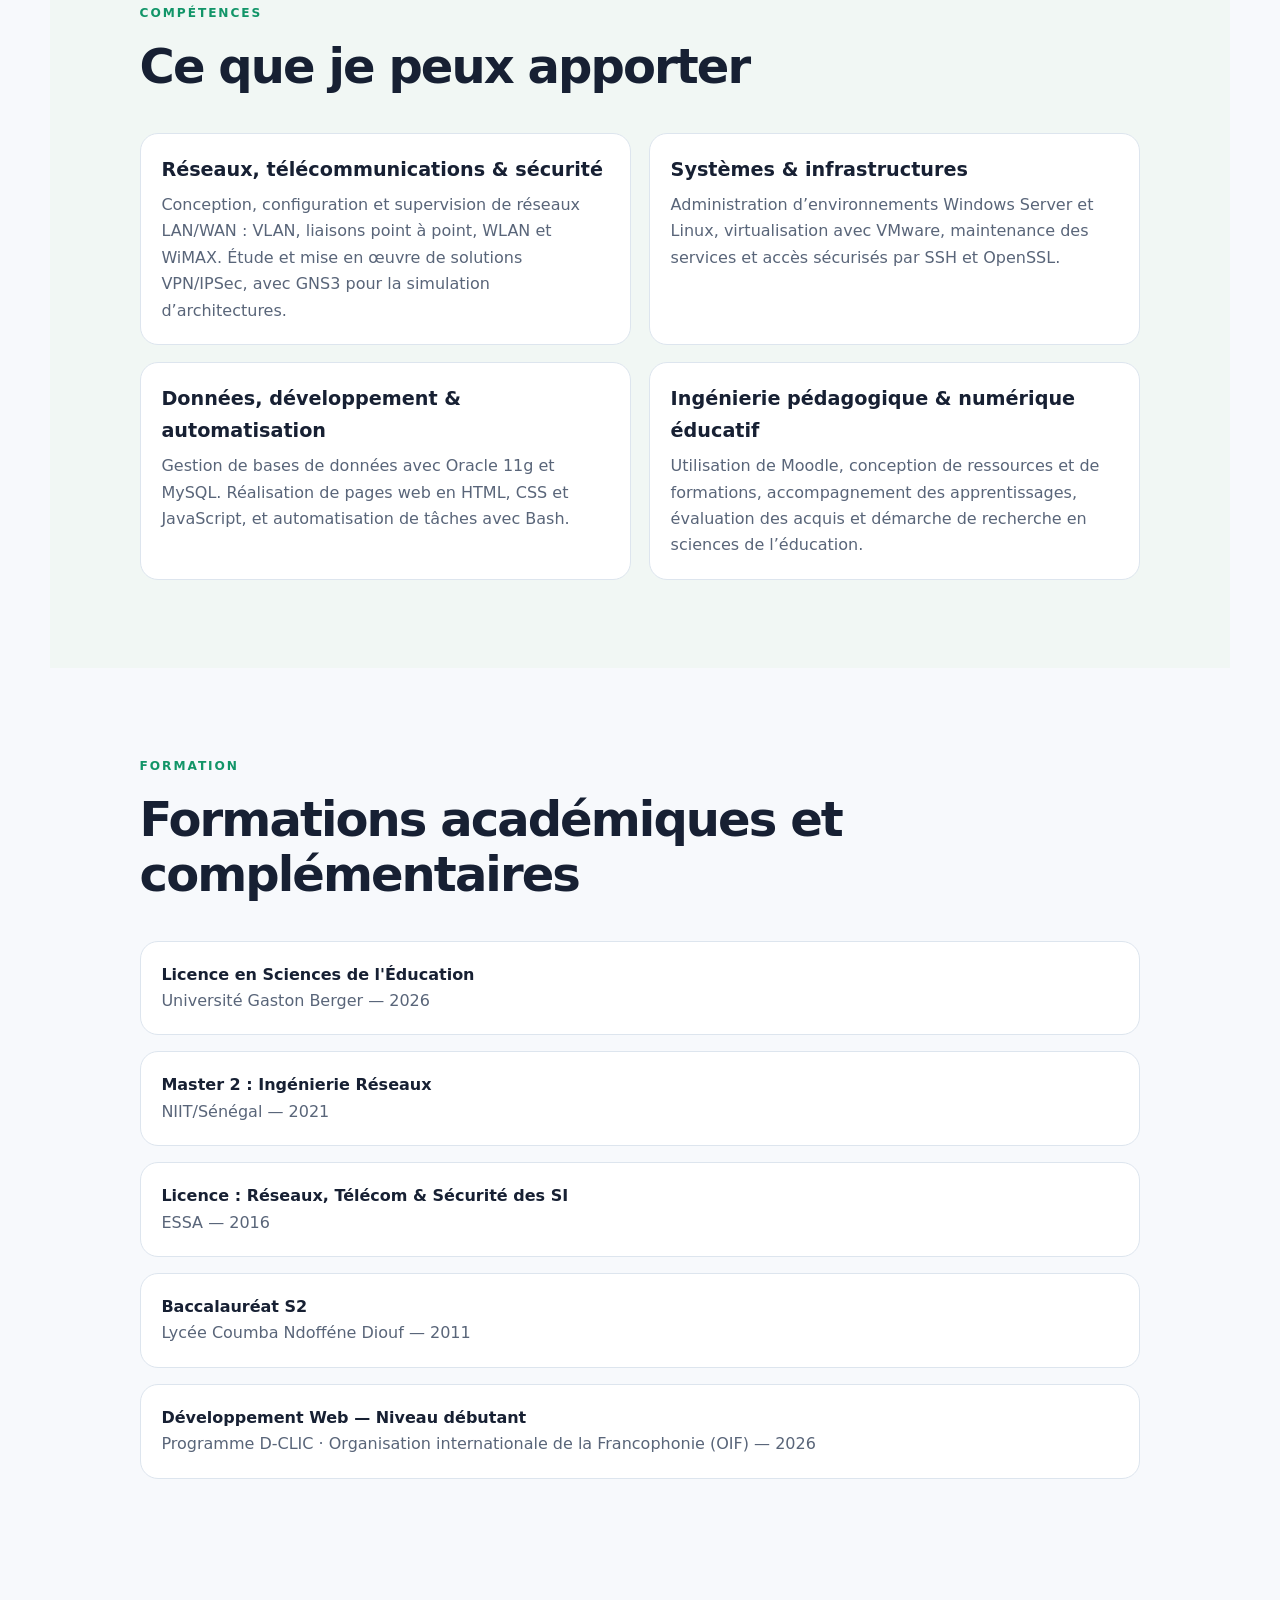
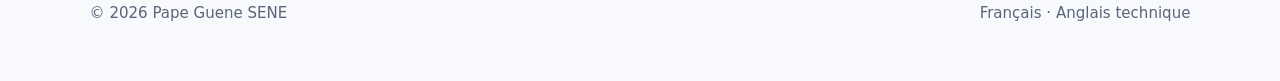
==== commit 0f808f2b: "ajout de projet portfolio et formation dclic" ====
--- a/about.html
+++ b/about.html
@@ -89,7 +89,7 @@
     <section class="section">
       <div class="section-heading">
         <p class="eyebrow">FORMATION</p>
-        <h2>Formation académique</h2>
+        <h2>Formations académiques et complémentaires</h2>
       </div>
 
       <div class="education">
@@ -97,6 +97,7 @@
         <p><strong>Master 2 : Ingénierie Réseaux</strong><br>NIIT/Sénégal — 2021</p>
         <p><strong>Licence : Réseaux, Télécom & Sécurité des SI</strong><br>ESSA — 2016</p>
         <p><strong>Baccalauréat S2</strong><br>Lycée Coumba Ndofféne Diouf — 2011</p>
+        <p><strong>Développement Web — Niveau débutant</strong><br>Programme D-CLIC · Organisation internationale de la Francophonie (OIF) — 2026</p>
       </div>
     </section>
   </main>
